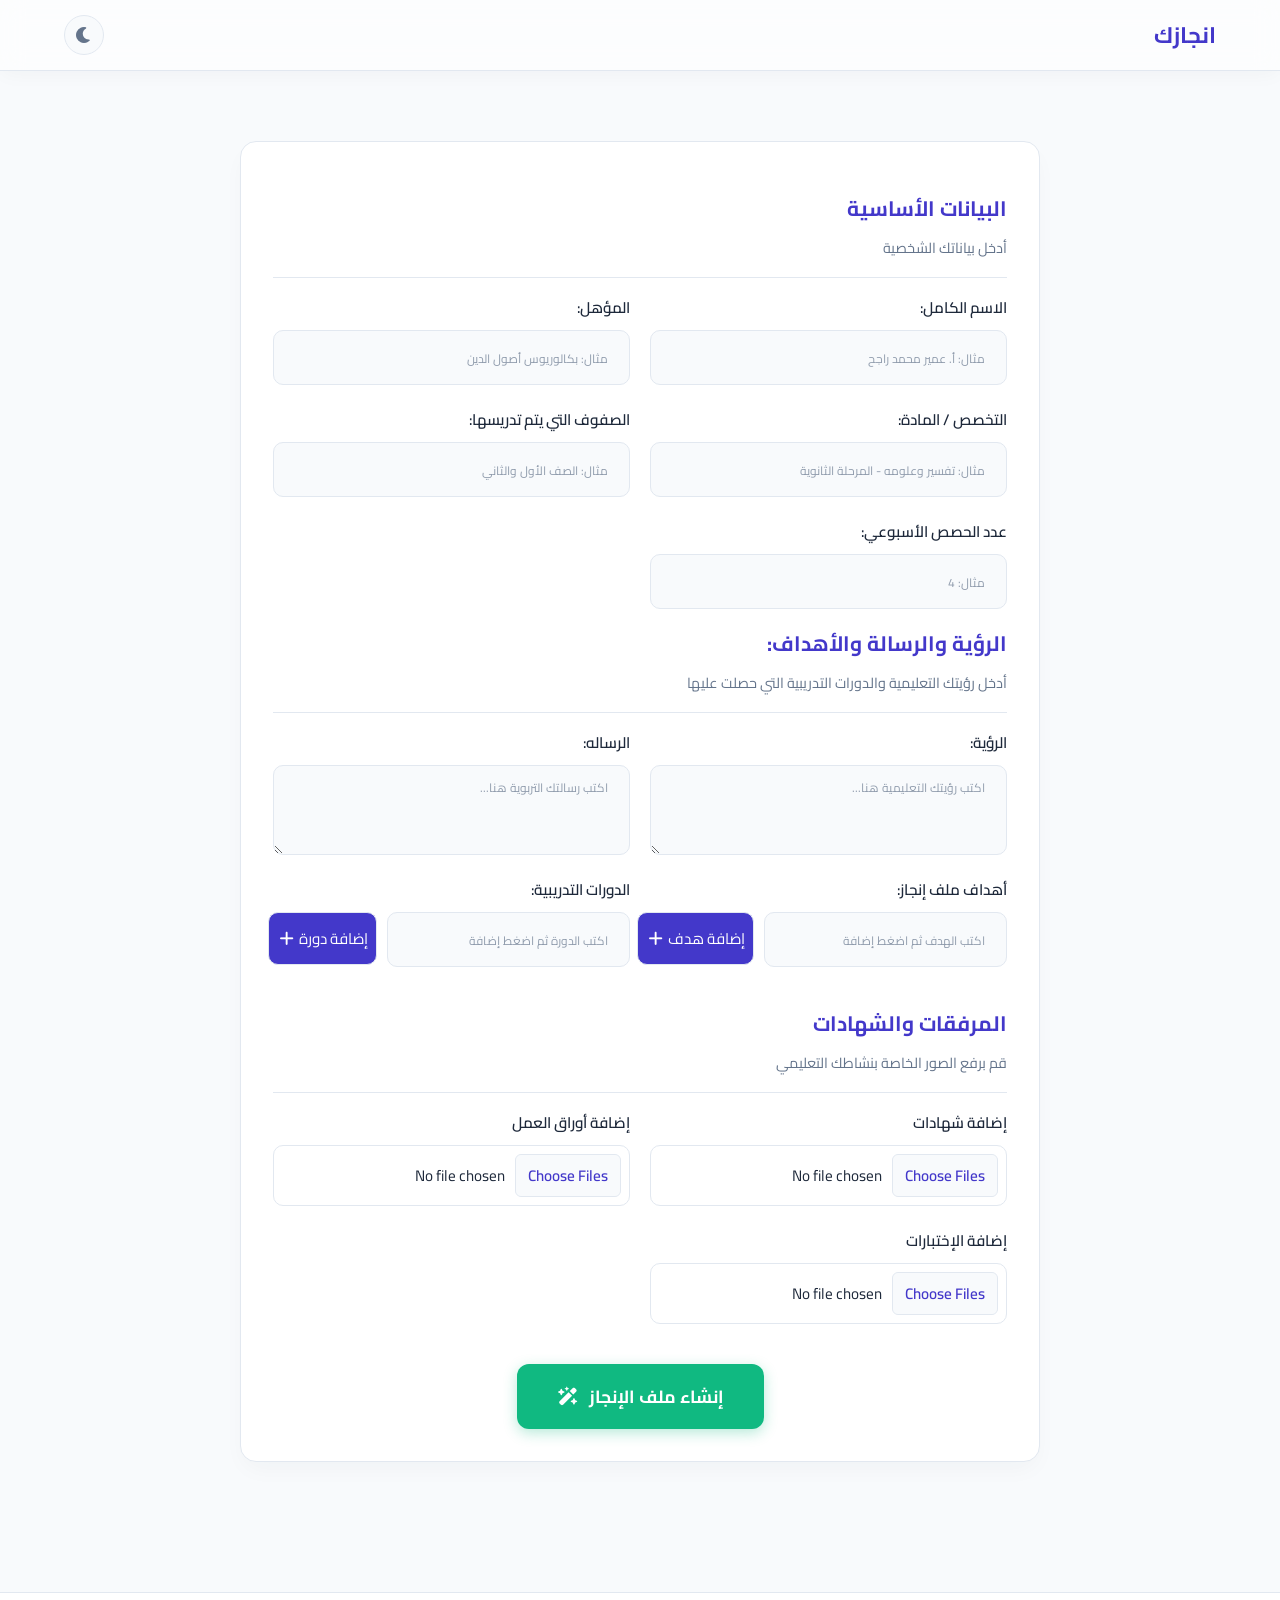
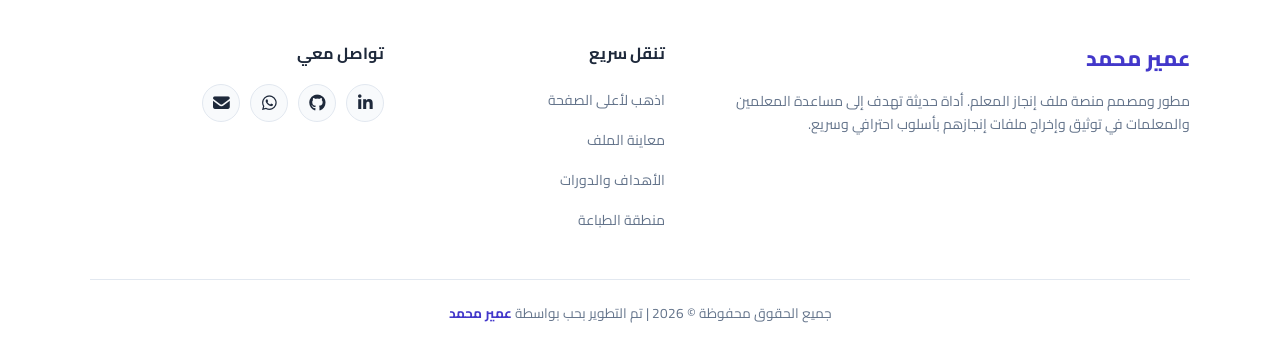
==== index.html @ c6fba7fa "Add files via upload" ====
<!DOCTYPE html>
<html lang="en">

<head>
    <meta charset="UTF-8">
    <meta name="viewport" content="width=device-width, initial-scale=1.0">
    <title>ملف انجاز</title>
    <link rel="preconnect" href="https://fonts.googleapis.com">
    <link rel="preconnect" href="https://fonts.gstatic.com" crossorigin>

    <link href="https://fonts.googleapis.com/css2?family=Cairo:wght@400;500;600;700;800&display=swap" rel="stylesheet">
    <link rel="stylesheet" href="icons/css/all.min.css">
    <link rel="stylesheet" href="css/style.css">
</head>

<body>
    <nav>
        <div class="container">
            <div class="logo">
                <h2>انجازك</h2>
            </div>
            <div class="theme">
                <i class="fa-solid fa-moon"></i>
            </div>
        </div>
    </nav>

    <section class="form-section" id="top">
        <div class="container">
                    <p class="errMessage"></p>
            <div class="form-header">
                <h3>البيانات الأساسية</h3>
                <p>أدخل بياناتك الشخصية</p>
            </div>

            <div class="form">
                <div class="box">
                    <label for="name">الاسم الكامل:</label>
                    <input type="text" id="name" placeholder="مثال: أ. عمير محمد راجح">
                </div>
                <div class="box">
                    <label for="degreeUniversy">المؤهل:</label>
                    <input type="text" id="degreeUniversy" placeholder="مثال: بكالوريوس أصول الدين">
                </div>
                <div class="box">
                    <label for="jobTitle">التخصص / المادة:</label>
                    <input type="text" id="jobTitle" placeholder="مثال: تفسير وعلومه - المرحلة الثانوية">
                </div>
                <div class="box">
                    <label for="classes">الصفوف التي يتم تدريسها:</label>
                    <input type="text" id="classes" placeholder="مثال: الصف الأول والثاني">
                </div>
                <div class="box">
                    <label for="count">عدد الحصص الأسبوعي:</label>
                    <input type="text" id="countClasses" placeholder="مثال: 4">
                </div>
            </div>
            <div class="form-header">
                <h3>الرؤية والرسالة والأهداف:</h3>
                <p>أدخل رؤيتك التعليمية والدورات التدريبية التي حصلت عليها</p>
            </div>
            <div class="form">
                <div class="box">
                    <label for="sea">الرؤية:</label>
                    <textarea id="sea"placeholder="اكتب رؤيتك التعليمية هنا..."></textarea>
                </div>
                <div class="box">
                    <label for="message">الرساله:</label>
                    <textarea id="message" placeholder="اكتب رسالتك التربوية هنا..."></textarea>
                </div>
                <div class="box ">
                    <label for="goals">أهداف ملف إنجاز:</label>
                    <div class="goalBox">
                        <div>
                            <input type="text" id="goals" placeholder="اكتب الهدف ثم اضغط إضافة">
                        </div>
                        <div>
                            <button class="addGoal">إضافة هدف <i class="fa-solid fa-plus"></i></button>
                        </div>
                    </div>
                    <ul class="dynamic-list" id="goalsList">
                       
                    </ul>
                </div>
                <div class="box ">
                    <label for="courses">الدورات التدريبية:</label>
                    <div class="goalBox">
                        <div>
                            <input type="text" id="courses" placeholder="اكتب الدورة ثم اضغط إضافة">
                        </div>
                        <div>
                            <button class="addCourse">إضافة دورة <i class="fa-solid fa-plus"></i></button>
                        </div>
                    </div>
                    <ul class="dynamic-list" id="coursesList">
                       
                    </ul>
                </div>
            </div>
            <div class="form-header">
                <h3>المرفقات والشهادات</h3>
                <p>قم برفع الصور الخاصة بنشاطك التعليمي</p>
            </div>

            <div class="form">
                <div class="box">
                    <label for="creatives">إضافة شهادات</label>
                    <input type="file" multiple id="creatives">
                </div>
                <div class="box">
                    <label for="worksPaper">إضافة أوراق العمل</label>
                    <input type="file" multiple id="worksPaper" >
                </div>
                <div class="box">
                    <label for="tasks">إضافة الإختبارات</label>
                    <input type="file" multiple id="tasks" >
                </div>
            </div>
            <p class="errFiles"></p>
            <div class="form-actions">
                <button class="submit-btn" id="generateBtn">
                     إنشاء ملف الإنجاز <i class="fa-solid fa-wand-magic-sparkles"></i>
                </button>
            </div>
        </div>
    </section>

    <section class="portfolio" id="portfolioSection">
    <div class="container">
        
        <div class="portfolio-controls">
            <div class="controls-title">
                <i class="fa-solid fa-file-pdf"></i>
                <span>معاينة ملف الإنجاز النهائي</span>
            </div>
            <div class="controls-buttons">
                <!-- <button class="btn-action btn-secondary">
                    <i class="fa-solid fa-pen-to-square"></i> تعديل البيانات
                </button> -->
                <button class="btn-action btn-primary" onclick="window.print()">
                    <i class="fa-solid fa-print"></i> طباعة / حفظ كـ PDF
                </button>
            </div>
        </div>

        <div class="portfolio-paper" id="printableArea">
            
            <div class="paper-header">
                <div class="paper-title">
                    <h1>ملف إنجاز المعلم</h1>
                    <p>للعام الدراسي 2025 - 2026 م</p>
                </div>
                <div class="paper-badge">
                    <span>موثق رسمياً</span>
                </div>
            </div>

            <div class="paper-grid">
                <div class="info-card">
                    <span class="label">الاسم:</span>
                    <strong class="value" id="previewName"></strong>
                </div>
                <div class="info-card">
                    <span class="label">التخصص / المادة:</span>
                    <strong class="value" id="previewJobTitle">   </strong>
                </div>
                <div class="info-card">
                    <span class="label">المؤهل العلمي:</span>
                    <strong class="value" id="previewDegree">   </strong>
                </div>
                <div class="info-card">
                    <span class="label">الصفوف المدرسية:</span>
                    <strong class="value" id="previewClasses"></strong>
                </div>
                <div class="info-card">
                    <span class="label">عدد الحصص:</span>
                    <strong class="value" id="previewCount">  </strong>
                </div>
                <div class="info-card">
                    <span class="label">حالة الملف:</span>
                    <strong class="value status-badge"><i class="fa-solid fa-check-circle"></i> مكتمل</strong>
                </div>
            </div>

<div class="paper-section">
    <h3 class="section-heading"><i class="fa-solid fa-eye"></i> الرؤية والرسالة التربوية</h3>
    <div class="paper-box">
        <p><strong>الرؤية:</strong> <span id="previewVision"></span></p>
    </div>
    <div class="paper-box">
        <p><strong>الرسالة:</strong> <span id="previewMessage"></span></p>
    </div>
</div>

<div class="paper-section">
    <h3 class="section-heading"><i class="fa-solid fa-bullseye"></i> أهداف ملف الإنجاز</h3>
    <ul class="paper-list" id="previewGoalsList">
       
    </ul>
</div>

<div class="paper-section">
    <h3 class="section-heading"><i class="fa-solid fa-graduation-cap"></i> الدورات التدريبية والورش</h3>
    <ul class="paper-list" id="previewCoursesList">
        
    </ul>
</div>



<div class="paper-section" id="creativesSec">
    <h3 class="section-heading"><i class="fa-solid fa-award"></i> شهادات الشكر والتقدير</h3>
    <div class="images-gallery">
        
        <div class="img-card">
            <div class="img-wrapper previewCreativs">
                
            </div>
        </div>

    </div>
</div>

<div class="paper-section" id="worksSec">
    <h3 class="section-heading"><i class="fa-solid fa-file-image"></i> أوراق العمل والأنشطة</h3>
    <div class="images-gallery">
        
        <div class="img-card">
            <div class="img-wrapper previewActivety">
            </div>
        </div>

    </div>
</div>

<div class="paper-section" id="tasksSec">
    <h3 class="section-heading"><i class="fa-solid fa-clipboard-check"></i> نماذج الاختبارات</h3>
    <div class="images-gallery">
        
        <div class="img-card">
            <div class="img-wrapper previewTasks">
            </div>
        </div>

    </div>
</div>


            <div class="paper-footer">
                <span>تم إنشاء هذا الملف بواسطة منصة إنجازك التعليمية</span>
                <span>تاريخ الطباعة: <span id="currentDate"></span></span>
            </div>

        </div>
    </div>
</section>

<footer class="main-footer">
    <div class="footer-container">
        
        <div class="footer-col brand-col">
            <h3 class="footer-logo">عمير محمد</h3>
            <p class="footer-desc">
                مطور ومصمم منصة ملف إنجاز المعلم. أداة حديثة تهدف إلى مساعدة المعلمين والمعلمات في توثيق وإخراج ملفات إنجازهم بأسلوب احترافي وسريع.
            </p>
        </div>

        <div class="footer-col links-col">
            <h4 class="footer-title">تنقل سريع</h4>
            <ul class="footer-links">
                <li><a href="#top">اذهب لأعلى الصفحة</a></li>
                <li><a href="#portfolioSection">معاينة الملف</a></li>
                <li><a href="#goalsList">الأهداف والدورات</a></li>
                <li><a href="#printableArea">منطقة الطباعة</a></li>
            </ul>
        </div>

        <div class="footer-col social-col">
            <h4 class="footer-title">تواصل معي</h4>
            <div class="social-links">
                <a href="https://www.linkedin.com/in/omair-mohammed66/" target="_blank" class="social-icon" title="LinkedIn">
                    <i class="fa-brands fa-linkedin-in"></i>
                </a>
                <a href="https://github.com/omair-660" target="_blank" class="social-icon" title="GitHub">
                    <i class="fa-brands fa-github"></i>
                </a>
                <a href="https://wa.me/201204533680" target="_blank" class="social-icon" title="WhatsApp">
                    <i class="fa-brands fa-whatsapp"></i>
                </a>
                <a href="mailto:omairshop6@gmail.com" class="social-icon" title="البريد الإلكتروني">
                    <i class="fa-solid fa-envelope"></i>
                </a>
            </div>
        </div>

    </div>

    <div class="footer-bottom">
        <p>جميع الحقوق محفوظة © 2026 | تم التطوير بحب بواسطة <strong>عمير محمد</strong></p>
    </div>
</footer>

    <script src="js/main.js"></script>
</body>

</html>
---- css/style.css ----
*{
    margin: 0;
    padding: 0;
    box-sizing: border-box;
    font-family: "Cairo", sans-serif;
}
html{
    scroll-behavior: smooth;
}
:root {
    --primary: #4338CA;       
    --primary-light: #6366F1; 
    --secondary: #10B981;     
    --nav: rgba(255, 255, 255, 0.6);       
    --err: #fff5f4;

    --bg: #F8FAFC;            
    --surface: #FFFFFF;       

    --text: #1E293B;          
    --text-light: #64748B;    
    --border: #E2E8F0;       
}
.dark{
    --primary: #818CF8;       
    --primary-light: #A5B4FC;  
    --secondary: #34D399;     
    --nav: rgba(0, 0, 0, 0.6);       
    --err: #c6ada9;

    --bg: #0F172A;            
    --surface: #1E293B;      

    --text: #F8FAFC;           
    --text-light: #94A3B8;     
    --border: #334155;        
}
body {
    direction: rtl;
    background-color: var(--bg);
}
.container {
    width: 90%;
    max-width: 1200px;
    margin: auto;
}
section , footer{
    padding: 70px 0;
}
nav {
    padding: 14px 0;
    position: sticky;
    top: 0;
    z-index: 100;
    background-color: var(--nav);
    backdrop-filter: blur(12px);
    -webkit-backdrop-filter: blur(12px);
    border-bottom: 1px solid var(--border);
    box-shadow: 0 4px 20px -2px rgba(30, 41, 59, 0.04);
    transition: background-color 0.3s ease;
}

nav .container {
    display: flex;
    justify-content: space-between;
    align-items: center;
}

nav .logo h2 {
    color: var(--primary);
    font-size: 1.4rem;
    font-weight: 700;
    text-transform: uppercase;
}

nav .theme {
    width: 40px;
    height: 40px;
    border-radius: 50%;
    background-color: var(--bg);
    border: 1px solid var(--border);
    color: var(--text-light);

    display: flex;
    align-items: center;
    justify-content: center;
    cursor: pointer;
    transition: all 0.2s ease;
}

nav .theme:hover {
    color: var(--primary);
    border-color: var(--primary-light);
    transform: scale(1.05);
}
nav .theme:active{
    transform: scale(0.9);
}


.form-section .container {
    background-color: var(--surface);
    border: 1px solid var(--border);
    border-radius: 16px;
    padding: 32px;
    box-shadow: 0 10px 25px -5px rgba(30, 41, 59, 0.04); 
    max-width: 800px;
    margin: 0 auto;
    position: relative;
}

.form-header {
    margin-bottom: 24px;
    border-bottom: 1px solid var(--border);
    padding-bottom: 16px;
    margin: 15px 0;
}

.form-header h3 {
    color: var(--primary);
    font-size: 1.3rem;
    margin-bottom: 6px;
}

.form-header p {
    color: var(--text-light);
    font-size: 0.9rem;
}

.form-section .container .form {
    display: grid;
    grid-template-columns: repeat(auto-fit, minmax(260px, 1fr)); 
    gap: 20px;
}

.box {
    display: flex;
    flex-direction: column;
    gap: 8px;
}

.box label {
    color: var(--text);
    font-size: 0.95rem;
    font-weight: 600;
}

.box input , .box textarea, .goalBox button {
    background-color: var(--bg);
    border: 1.5px solid var(--border);
    color: var(--text);
    padding: 12px 16px;
    border-radius: 10px;
    font-size: 0.95rem;
    outline: none;
    transition: all 0.25s ease;
}

.box textarea {
    min-height: 90px;
    resize: vertical;
    font-family: inherit;
    line-height: 1.6;
}

.box input::placeholder,
 .box textarea::placeholder {
    color: var(--text-light);
    opacity: 0.7;
    font-family: 'cairo';
    font-size: 12px;
    padding-right: 5px;
}

.box input:focus,
 .box textarea:focus {
    background-color: var(--surface);
    border-color: var(--primary-light);
    box-shadow: 0 0 0 4px rgba(99, 102, 241, 0.12); 
}

p.errMessage {
    padding: 10px;
    width: 100%;
    margin: auto;
    text-align: center;
    background: var(--err);
    border-radius: 8px;
    color: #F44336;
    font-size: 17px;
    font-weight: 600;
    animation: shake 0.2s ease-in-out;
    display: none;
    position: sticky;
    top: 100px;
    z-index: 2;
}
@keyframes shake {
    0%, 100% { transform: translateX(0); }
    25% { transform: translateX(-4px); }
    75% { transform: translateX(4px); }
}
.goalBox {
    display: flex;
    gap: 10px;
    width: 100%;
}

.goalBox input {
    flex: 1; 
}
.goalBox button{
    background-color: var(--primary);
    padding: 11px 8px;
    text-wrap: nowrap;
    color: var(--surface);
    cursor: pointer;
}
.goalBox button:hover{
    background: var(--primary-light);
}
 .goalBox button:focus {
    box-shadow: 0 0 0 4px rgba(99, 102, 241, 0.12); 
}
.box input[type="file"] {
    padding: 8px;
    background-color: var(--surface);
    cursor: pointer;
}

.box input[type="file"]::file-selector-button {
    background-color: var(--bg);
    color: var(--primary);
    border: 1px solid var(--border);
    padding: 6px 12px;
    border-radius: 6px;
    margin-left: 10px;
    font-family: inherit;
    font-weight: 600;
    cursor: pointer;
    transition: all 0.2s ease;
}

.box input[type="file"]::file-selector-button:hover {
    background-color: var(--primary);
    color: var(--surface);
}
.form-actions {
    margin-top: 40px;
    text-align: center;
}

.submit-btn {
    background-color: var(--secondary); /* الأخضر الزمردي المميز للإنجاز */
    color: var(--surface);
    border: none;
    padding: 16px 40px;
    font-size: 1.1rem;
    font-weight: 700;
    border-radius: 12px;
    cursor: pointer;
    display: inline-flex;
    align-items: center;
    gap: 10px;
    box-shadow: 0 4px 14px rgba(16, 185, 129, 0.3);
    transition: all 0.25s ease;
}

.submit-btn:hover {
    transform: translateY(-2px);
    box-shadow: 0 6px 20px rgba(16, 185, 129, 0.4);
    filter: brightness(1.1);
}

.submit-btn:active {
    transform: translateY(0);
}
/* ===================================================
   قسم المعاينة ورؤية ورقة الإنجاز (Portfolio View)
=================================================== */
.portfolio {
    background-color: var(--bg);
    padding: 40px 0 80px 0;
}

/* شريط أزرار التحكم العلوي */
.portfolio-controls {
    background-color: var(--surface);
    border: 1px solid var(--border);
    border-radius: 12px;
    padding: 16px 24px;
    margin: 0 auto 24px;
    display: flex;
    justify-content: space-between;
    align-items: center;
    box-shadow: 0 4px 12px rgba(0,0,0,0.03);
    max-width: 800px;
}

.controls-title {
    display: flex;
    align-items: center;
    gap: 10px;
    color: var(--primary);
    font-size: 1.1rem;
    font-weight: 700;
}

.controls-buttons {
    display: flex;
    gap: 12px;
}

.btn-action {
    padding: 10px 20px;
    border-radius: 8px;
    font-weight: 600;
    cursor: pointer;
    border: none;
    display: inline-flex;
    align-items: center;
    gap: 8px;
    transition: all 0.2s ease;
    font-family: inherit;
}

.btn-action.btn-primary {
    background-color: var(--primary);
    color: var(--surface);
}

.btn-action.btn-primary:hover {
    background-color: var(--primary-light);
}

.btn-action.btn-secondary {
    background-color: var(--bg);
    color: var(--text);
    border: 1px solid var(--border);
}

.btn-action.btn-secondary:hover {
    border-color: var(--primary-light);
    color: var(--primary);
}

.portfolio-paper {
    background-color: var(--surface);
    border: 1px solid var(--border);
    border-radius: 12px;
    padding: 40px;
    box-shadow: 0 15px 35px rgba(30, 41, 59, 0.08); 
    max-width: 800px;
    margin: 0 auto;
    position: relative;
}

.paper-header {
    background: linear-gradient(135deg, var(--primary) 0%, #312E81 100%);
    color: #FFFFFF;
    border-radius: 12px;
    padding: 28px;
    display: flex;
    justify-content: space-between;
    align-items: center;
    margin-bottom: 28px;
}

.paper-title h1 {
    font-size: 1.8rem;
    font-weight: 800;
    margin-bottom: 4px;
}

.paper-title p {
    font-size: 0.95rem;
    opacity: 0.9;
}

.paper-badge span {
    background-color: rgba(255, 255, 255, 0.2);
    backdrop-filter: blur(5px);
    padding: 6px 16px;
    border-radius: 20px;
    font-size: 0.85rem;
    font-weight: 600;
    border: 1px solid rgba(255, 255, 255, 0.3);
}

.paper-grid {
    display: grid;
    grid-template-columns: repeat(auto-fit, minmax(240px, 1fr));
    gap: 16px;
    margin-bottom: 28px;
}

.info-card {
    background-color: var(--bg);
    border: 1px solid var(--border);
    padding: 12px 16px;
    border-radius: 10px;
    display: flex;
    flex-direction: column;
    gap: 4px;
}

.info-card .label {
    font-size: 0.8rem;
    color: var(--text-light);
}

.info-card .value {
    font-size: 0.95rem;
    color: var(--text);
}

.status-badge {
    color: var(--secondary) !important;
}

.paper-section {
    margin-bottom: 28px;
}

.section-heading {
    color: var(--primary);
    font-size: 1.15rem;
    font-weight: 700;
    border-bottom: 2px solid var(--border);
    padding-bottom: 8px;
    margin-bottom: 16px;
    display: flex;
    align-items: center;
    gap: 10px;
}

.paper-box {
    background-color: var(--bg);
    border-right: 4px solid var(--primary);
    border-top: 1px solid var(--border);
    border-bottom: 1px solid var(--border);
    border-left: 1px solid var(--border);
    padding: 14px 18px;
    border-radius: 0 8px 8px 0;
    margin-bottom: 12px;
    font-size: 0.95rem;
    line-height: 1.6;
    word-wrap: break-word;
    color: var(--text);
}
.paper-box strong{
    color: var(--text-light);
}
.paper-two-cols {
    display: grid;
    grid-template-columns: repeat(auto-fit, minmax(280px, 1fr));
    gap: 20px;
}

.col-box {
    background-color: var(--bg);
    border: 1px solid var(--border);
    padding: 18px;
    border-radius: 10px;
}

.col-box h4 {
    color: var(--primary);
    margin-bottom: 12px;
    font-size: 1rem;
}

.paper-list {
    list-style: none;
    padding: 0;
}

.paper-list li {
    position: relative;
    padding-right: 22px;
    margin-bottom: 8px;
    font-size: 0.9rem;
    color: var(--text);
}

.paper-list li::before {
    content: "✓";
    position: absolute;
    right: 0;
    color: var(--secondary);
    font-weight: bold;
}



.badge-success {
    background-color: #D1FAE5;
    color: #065F46;
    padding: 4px 10px;
    border-radius: 12px;
    font-size: 0.8rem;
    font-weight: 600;
}

.paper-footer {
    margin-top: 35px;
    padding-top: 16px;
    border-top: 1px dashed var(--border);
    display: flex;
    justify-content: space-between;
    font-size: 0.8rem;
    color: var(--text-light);
}
.errFiles{
    text-align: center;
    color: #b91010;
    font-weight: 600;
    font-size: 17px;
    margin-top: 20px;
}
.img-wrapper{
    display: grid;
    grid-template-columns: repeat(3,1fr);
    gap: 10px;
}
.img-wrapper img{
    width: 100%;
    border-radius: 8px;
}
.dynamic-list {
    list-style: none;
    padding: 0;
    margin: 14px 0 0 0;
    display: flex;
    flex-direction: column;
    gap: 8px;
}

.dynamic-list li {
    transition: 0.5s;
    display: flex;
    align-items: center;
    justify-content: space-between;
    background-color: #f1f5f9;
    border: 1px solid #e2e8f0;
    padding: 10px 14px;
    border-radius: 8px;
    font-size: 0.88rem;
    color: #334155;
    animation: fadeIn 0.3s ease;
}
.dynamic-list li:hover{
    transform: scale(1.03);
}
.dynamic-list li span i{
    margin-left: 3px;
}
.dynamic-list li .delete-btn {
    background: transparent;
    border: none;
    color: #ef4444;
    cursor: pointer;
    padding: 4px;
    border-radius: 4px;
    transition: background-color 0.5s;
}

.dynamic-list li .delete-btn:hover {
    background-color: #fee2e2;
}


@keyframes fadeIn {
    from { opacity: 0; transform: translateY(-5px); }
    to { opacity: 1; transform: translateY(0); }
}


@media (max-width: 480px) {
    .goalBox {
        flex-direction: column;
        align-items: stretch;
    }

    .addCourse, 
    .addGoal {
        justify-content: center;
        width: 100%;
    }
}


.main-footer {
    background-color: var(--surface);
    border-top: 1px solid var(--border);
    color: var(--text);
    padding: 45px 20px 20px 20px;
    margin-top: 60px;
    transition: background-color 0.3s ease, color 0.3s ease;
}

.footer-container {
    max-width: 1100px;
    margin: 0 auto;
    display: grid;
    grid-template-columns: 2fr 1fr 1.2fr;
    gap: 35px;
}

.footer-col h3.footer-logo {
    font-size: 1.35rem;
    font-weight: 800;
    color: var(--primary);
    margin-bottom: 12px;
}

.footer-col h4.footer-title {
    font-size: 1rem;
    font-weight: 700;
    color: var(--text);
    margin-bottom: 16px;
    position: relative;
}

.footer-desc {
    color: var(--text-light);
    font-size: 0.88rem;
    line-height: 1.6;
    margin: 0;
}

.footer-links {
    list-style: none;
    padding: 0;
    margin: 0;
}

.footer-links li {
    margin-bottom: 10px;
}

.footer-links a {
    color: var(--text-light);
    text-decoration: none;
    font-size: 0.88rem;
    transition: color 0.2s ease, transform 0.2s ease;
    display: inline-block;
}

.footer-links a:hover {
    color: var(--primary);
    transform: translateX(-4px); 
}

.social-links {
    display: flex;
    gap: 10px;
    flex-wrap: wrap;
}

.social-icon {
    width: 38px;
    height: 38px;
    border-radius: 50%;
    background-color: var(--bg);
    border: 1px solid var(--border);
    color: var(--text);
    display: flex;
    align-items: center;
    justify-content: center;
    text-decoration: none;
    font-size: 1.05rem;
    transition: all 0.25s ease;
}

.social-icon:hover {
    background-color: var(--primary);
    color: #ffffff;
    border-color: var(--primary);
    transform: translateY(-3px);
    box-shadow: 0 4px 12px rgba(67, 56, 202, 0.25);
}

.footer-bottom {
    max-width: 1100px;
    margin: 35px auto 0 auto;
    padding-top: 20px;
    border-top: 1px solid var(--border);
    text-align: center;
    font-size: 0.85rem;
    color: var(--text-light);
}

.footer-bottom strong {
    color: var(--primary);
}



@media (max-width: 768px) {
    .footer-container {
        grid-template-columns: 1fr;
        gap: 25px;
    }
}

@media print {
    .main-footer {
        display: none !important;
    }
}

@media print {
  
    nav, 
    .form-section, 
    .portfolio-controls, 
    footer, 
    .theme {
        display: none !important;
    }

    body, .portfolio {
        background: #FFFFFF !important;
        padding: 0 !important;
        margin: 0 !important;
    }

    .container {
        width: 100% !important;
        max-width: 100% !important;
        padding: 0 !important;
        margin: 0 !important;
    }

    .portfolio-paper {
        border: none !important;
        box-shadow: none !important;
        padding: 0 !important;
        width: 100% !important;
    }

    * {
        -webkit-print-color-adjust: exact !important;
        print-color-adjust: exact !important;
    }

    @page {
        size: A4;
        margin: 12mm 15mm;
    }
    body, body.dark-mode {
        --bg: #ffffff !important;
        --surface: #ffffff !important;
        --text: #000000 !important;
        --text-light: #475569 !important;
        --border: #cbd5e1 !important;
    }
}
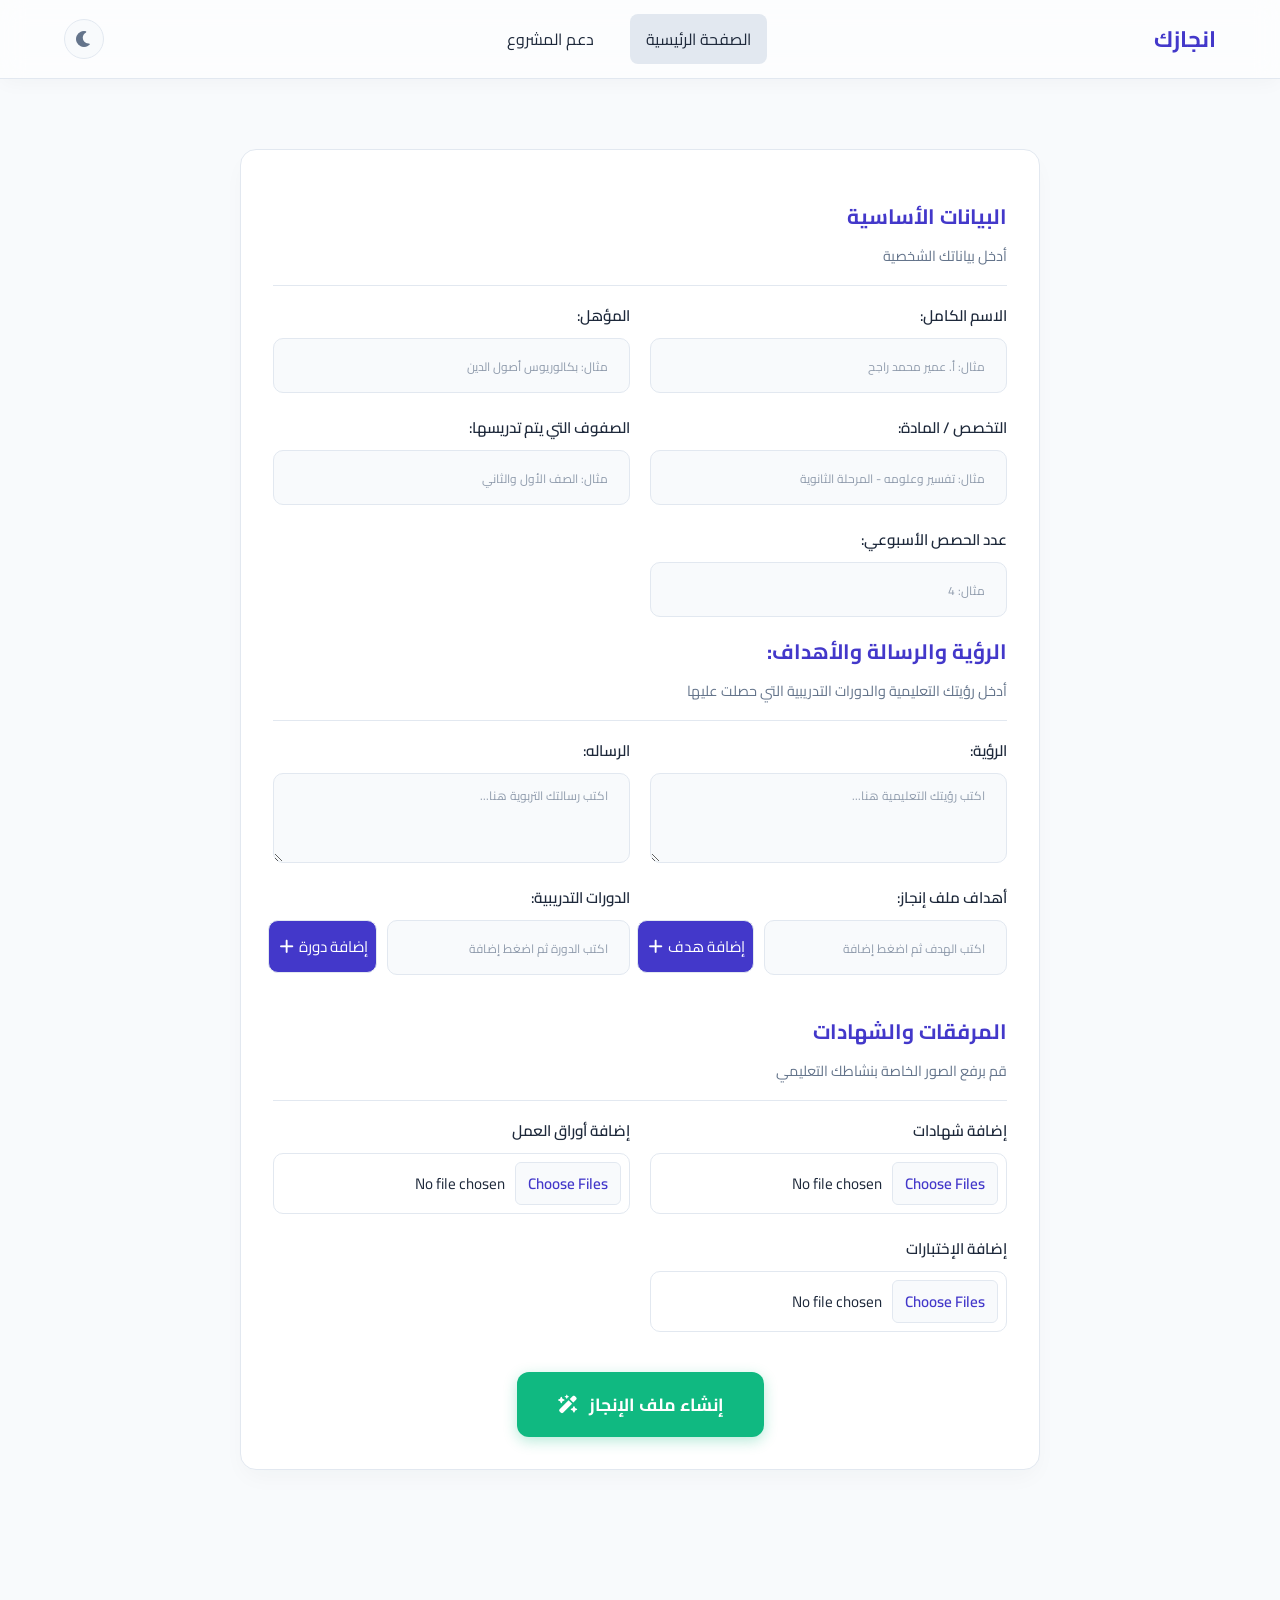
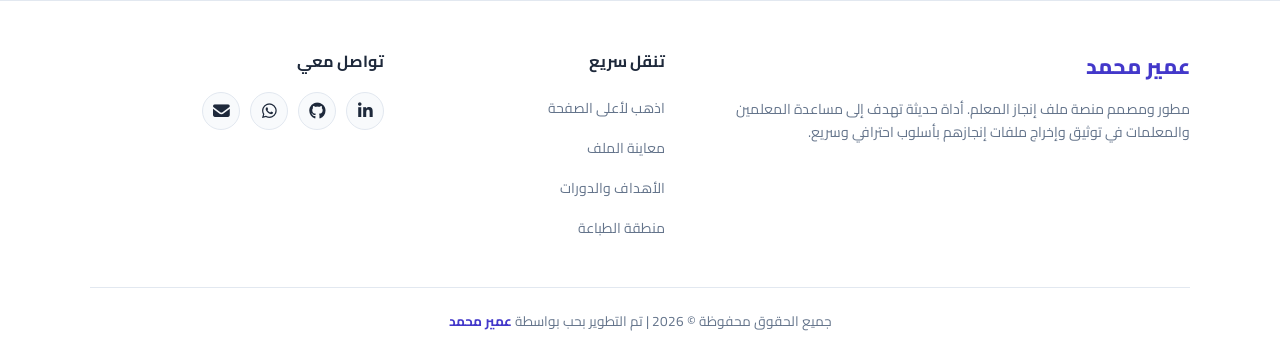
==== commit fca1cfea: "Add files via upload" ====
--- a/index.html
+++ b/index.html
@@ -5,6 +5,7 @@
     <meta charset="UTF-8">
     <meta name="viewport" content="width=device-width, initial-scale=1.0">
     <title>ملف انجاز</title>
+    <link rel="shortcut icon" href="fav.png" type="image/x-icon">
     <link rel="preconnect" href="https://fonts.googleapis.com">
     <link rel="preconnect" href="https://fonts.gstatic.com" crossorigin>
 
@@ -19,9 +20,18 @@
             <div class="logo">
                 <h2>انجازك</h2>
             </div>
+            <ul>
+                <li><a class="active" href="index.html">الصفحة الرئيسية</a></li>
+                <li><a href="support.html">دعم المشروع</a></li>
+            </ul>
+             <div class="icons">
+                <div class="bars">
+                <i class="fa-solid fa-bars"></i>
+            </div>
             <div class="theme">
                 <i class="fa-solid fa-moon"></i>
             </div>
+             </div>
         </div>
     </nav>
 
@@ -300,6 +310,7 @@
     </div>
 </footer>
 
+    <script src="js/common.js"></script>
     <script src="js/main.js"></script>
 </body>
 
--- a/css/style.css
+++ b/css/style.css
@@ -1,759 +1,1011 @@
-*{
-    margin: 0;
-    padding: 0;
-    box-sizing: border-box;
-    font-family: "Cairo", sans-serif;
-}
-html{
-    scroll-behavior: smooth;
+* {
+  margin: 0;
+  padding: 0;
+  box-sizing: border-box;
+  font-family: "Cairo", sans-serif;
+}
+html {
+  scroll-behavior: smooth;
 }
 :root {
-    --primary: #4338CA;       
-    --primary-light: #6366F1; 
-    --secondary: #10B981;     
-    --nav: rgba(255, 255, 255, 0.6);       
-    --err: #fff5f4;
-
-    --bg: #F8FAFC;            
-    --surface: #FFFFFF;       
-
-    --text: #1E293B;          
-    --text-light: #64748B;    
-    --border: #E2E8F0;       
-}
-.dark{
-    --primary: #818CF8;       
-    --primary-light: #A5B4FC;  
-    --secondary: #34D399;     
-    --nav: rgba(0, 0, 0, 0.6);       
-    --err: #c6ada9;
-
-    --bg: #0F172A;            
-    --surface: #1E293B;      
-
-    --text: #F8FAFC;           
-    --text-light: #94A3B8;     
-    --border: #334155;        
+  --primary: #4338ca;
+  --primary-light: #6366f1;
+  --secondary: #10b981;
+  --nav: rgba(255, 255, 255, 0.6);
+  --err: #fff5f4;
+
+  --bg: #f8fafc;
+  --surface: #ffffff;
+
+  --text: #1e293b;
+  --text-light: #64748b;
+  --border: #e2e8f0;
+}
+.dark {
+  --primary: #818cf8;
+  --primary-light: #a5b4fc;
+  --secondary: #34d399;
+  --nav: rgba(0, 0, 0, 0.6);
+  --err: #c6ada9;
+
+  --bg: #0f172a;
+  --surface: #1e293b;
+
+  --text: #f8fafc;
+  --text-light: #94a3b8;
+  --border: #334155;
 }
 body {
-    direction: rtl;
-    background-color: var(--bg);
+  direction: rtl;
+  background-color: var(--bg);
 }
 .container {
-    width: 90%;
-    max-width: 1200px;
-    margin: auto;
-}
-section , footer{
-    padding: 70px 0;
+  width: 90%;
+  max-width: 1200px;
+  margin: auto;
+}
+section,
+footer {
+  padding: 70px 0;
 }
 nav {
-    padding: 14px 0;
-    position: sticky;
-    top: 0;
-    z-index: 100;
-    background-color: var(--nav);
-    backdrop-filter: blur(12px);
-    -webkit-backdrop-filter: blur(12px);
-    border-bottom: 1px solid var(--border);
-    box-shadow: 0 4px 20px -2px rgba(30, 41, 59, 0.04);
-    transition: background-color 0.3s ease;
+  padding: 14px 0;
+  position: sticky;
+  top: 0;
+  z-index: 100;
+  background-color: var(--nav);
+  backdrop-filter: blur(12px);
+  -webkit-backdrop-filter: blur(12px);
+  border-bottom: 1px solid var(--border);
+  box-shadow: 0 4px 20px -2px rgba(30, 41, 59, 0.04);
+  transition: background-color 0.3s ease;
 }
 
 nav .container {
-    display: flex;
-    justify-content: space-between;
-    align-items: center;
+  display: flex;
+  justify-content: space-between;
+  align-items: center;
 }
 
 nav .logo h2 {
-    color: var(--primary);
-    font-size: 1.4rem;
-    font-weight: 700;
-    text-transform: uppercase;
-}
-
-nav .theme {
-    width: 40px;
-    height: 40px;
-    border-radius: 50%;
-    background-color: var(--bg);
-    border: 1px solid var(--border);
-    color: var(--text-light);
-
-    display: flex;
-    align-items: center;
+  color: var(--primary);
+  font-size: 1.4rem;
+  font-weight: 700;
+  text-transform: uppercase;
+}
+nav ul {
+  display: flex;
+  align-items: center;
+  gap: 20px;
+  list-style: none;
+}
+nav ul li {
+  transition: 0.5s;
+}
+nav ul li a.active {
+  background: var(--border);
+}
+nav ul li a.active:hover {
+  color: var(--border);
+  background: var(--text);
+  border-radius: 8px;
+}
+nav ul li a {
+  border-radius: 8px;
+  display: block;
+  padding: 10px 16px;
+  text-decoration: none;
+  color: var(--text);
+  transition: 0.5s;
+}
+nav ul li:hover a {
+  background: var(--border);
+}
+
+nav .theme,
+nav .bars {
+  width: 40px;
+  height: 40px;
+  border-radius: 50%;
+  background-color: var(--bg);
+  border: 1px solid var(--border);
+  color: var(--text-light);
+
+  display: flex;
+  align-items: center;
+  justify-content: center;
+  cursor: pointer;
+  transition: all 0.2s ease;
+}
+nav .bars {
+  display: none;
+}
+nav .theme:hover,
+nav .bars:hover {
+  color: var(--primary);
+  border-color: var(--primary-light);
+  transform: scale(1.05);
+}
+nav .theme:active,
+nav .bars:active {
+  transform: scale(0.9);
+}
+
+.form-section .container {
+  background-color: var(--surface);
+  border: 1px solid var(--border);
+  border-radius: 16px;
+  padding: 32px;
+  box-shadow: 0 10px 25px -5px rgba(30, 41, 59, 0.04);
+  max-width: 800px;
+  margin: 0 auto;
+  position: relative;
+}
+
+.form-header {
+  margin-bottom: 24px;
+  border-bottom: 1px solid var(--border);
+  padding-bottom: 16px;
+  margin: 15px 0;
+}
+
+.form-header h3 {
+  color: var(--primary);
+  font-size: 1.3rem;
+  margin-bottom: 6px;
+}
+
+.form-header p {
+  color: var(--text-light);
+  font-size: 0.9rem;
+}
+
+.form-section .container .form {
+  display: grid;
+  grid-template-columns: repeat(auto-fit, minmax(260px, 1fr));
+  gap: 20px;
+}
+
+.box {
+  display: flex;
+  flex-direction: column;
+  gap: 8px;
+}
+
+.box label {
+  color: var(--text);
+  font-size: 0.95rem;
+  font-weight: 600;
+}
+
+.box input,
+.box textarea,
+.goalBox button {
+  background-color: var(--bg);
+  border: 1.5px solid var(--border);
+  color: var(--text);
+  padding: 12px 16px;
+  border-radius: 10px;
+  font-size: 0.95rem;
+  outline: none;
+  transition: all 0.25s ease;
+}
+
+.box textarea {
+  min-height: 90px;
+  resize: vertical;
+  font-family: inherit;
+  line-height: 1.6;
+}
+
+.box input::placeholder,
+.box textarea::placeholder {
+  color: var(--text-light);
+  opacity: 0.7;
+  font-family: "cairo";
+  font-size: 12px;
+  padding-right: 5px;
+}
+
+.box input:focus,
+.box textarea:focus {
+  background-color: var(--surface);
+  border-color: var(--primary-light);
+  box-shadow: 0 0 0 4px rgba(99, 102, 241, 0.12);
+}
+
+p.errMessage {
+  padding: 10px;
+  width: 100%;
+  margin: auto;
+  text-align: center;
+  background: var(--err);
+  border-radius: 8px;
+  color: #f44336;
+  font-size: 17px;
+  font-weight: 600;
+  animation: shake 0.2s ease-in-out;
+  display: none;
+  position: sticky;
+  top: 100px;
+  z-index: 2;
+}
+@keyframes shake {
+  0%,
+  100% {
+    transform: translateX(0);
+  }
+  25% {
+    transform: translateX(-4px);
+  }
+  75% {
+    transform: translateX(4px);
+  }
+}
+.goalBox {
+  display: flex;
+  gap: 10px;
+  width: 100%;
+}
+
+.goalBox input {
+  flex: 1;
+}
+.goalBox button {
+  background-color: var(--primary);
+  padding: 11px 8px;
+  text-wrap: nowrap;
+  color: var(--surface);
+  cursor: pointer;
+}
+.goalBox button:hover {
+  background: var(--primary-light);
+}
+.goalBox button:focus {
+  box-shadow: 0 0 0 4px rgba(99, 102, 241, 0.12);
+}
+.box input[type="file"] {
+  padding: 8px;
+  background-color: var(--surface);
+  cursor: pointer;
+}
+
+.box input[type="file"]::file-selector-button {
+  background-color: var(--bg);
+  color: var(--primary);
+  border: 1px solid var(--border);
+  padding: 6px 12px;
+  border-radius: 6px;
+  margin-left: 10px;
+  font-family: inherit;
+  font-weight: 600;
+  cursor: pointer;
+  transition: all 0.2s ease;
+}
+
+.box input[type="file"]::file-selector-button:hover {
+  background-color: var(--primary);
+  color: var(--surface);
+}
+.form-actions {
+  margin-top: 40px;
+  text-align: center;
+}
+
+.submit-btn {
+  background-color: var(--secondary);
+  color: var(--surface);
+  border: none;
+  padding: 16px 40px;
+  font-size: 1.1rem;
+  font-weight: 700;
+  border-radius: 12px;
+  cursor: pointer;
+  display: inline-flex;
+  align-items: center;
+  gap: 10px;
+  box-shadow: 0 4px 14px rgba(16, 185, 129, 0.3);
+  transition: all 0.25s ease;
+}
+
+.submit-btn:hover {
+  transform: translateY(-2px);
+  box-shadow: 0 6px 20px rgba(16, 185, 129, 0.4);
+  filter: brightness(1.1);
+}
+
+.submit-btn:active {
+  transform: translateY(0);
+}
+
+.portfolio {
+  background-color: var(--bg);
+  padding: 40px 0 80px 0;
+}
+
+.portfolio-controls {
+  background-color: var(--surface);
+  border: 1px solid var(--border);
+  border-radius: 12px;
+  padding: 16px 24px;
+  margin: 0 auto 24px;
+  display: flex;
+  justify-content: space-between;
+  align-items: center;
+  box-shadow: 0 4px 12px rgba(0, 0, 0, 0.03);
+  max-width: 800px;
+}
+
+.controls-title {
+  display: flex;
+  align-items: center;
+  gap: 10px;
+  color: var(--primary);
+  font-size: 1.1rem;
+  font-weight: 700;
+}
+
+.controls-buttons {
+  display: flex;
+  gap: 12px;
+}
+
+.btn-action {
+  padding: 10px 20px;
+  border-radius: 8px;
+  font-weight: 600;
+  cursor: pointer;
+  border: none;
+  display: inline-flex;
+  align-items: center;
+  gap: 8px;
+  transition: all 0.2s ease;
+  font-family: inherit;
+}
+
+.btn-action.btn-primary {
+  background-color: var(--primary);
+  color: var(--surface);
+}
+
+.btn-action.btn-primary:hover {
+  background-color: var(--primary-light);
+}
+
+.btn-action.btn-secondary {
+  background-color: var(--bg);
+  color: var(--text);
+  border: 1px solid var(--border);
+}
+
+.btn-action.btn-secondary:hover {
+  border-color: var(--primary-light);
+  color: var(--primary);
+}
+
+.portfolio-paper {
+  background-color: var(--surface);
+  border: 1px solid var(--border);
+  border-radius: 12px;
+  padding: 40px;
+  box-shadow: 0 15px 35px rgba(30, 41, 59, 0.08);
+  max-width: 800px;
+  margin: 0 auto;
+  position: relative;
+}
+
+.paper-header {
+  background: linear-gradient(135deg, var(--primary) 0%, #312e81 100%);
+  color: #ffffff;
+  border-radius: 12px;
+  padding: 28px;
+  display: flex;
+  justify-content: space-between;
+  align-items: center;
+  margin-bottom: 28px;
+}
+
+.paper-title h1 {
+  font-size: 1.8rem;
+  font-weight: 800;
+  margin-bottom: 4px;
+}
+
+.paper-title p {
+  font-size: 0.95rem;
+  opacity: 0.9;
+}
+
+.paper-badge span {
+  background-color: rgba(255, 255, 255, 0.2);
+  backdrop-filter: blur(5px);
+  padding: 6px 16px;
+  border-radius: 20px;
+  font-size: 0.85rem;
+  font-weight: 600;
+  border: 1px solid rgba(255, 255, 255, 0.3);
+}
+
+.paper-grid {
+  display: grid;
+  grid-template-columns: repeat(auto-fit, minmax(240px, 1fr));
+  gap: 16px;
+  margin-bottom: 28px;
+}
+
+.info-card {
+  background-color: var(--bg);
+  border: 1px solid var(--border);
+  padding: 12px 16px;
+  border-radius: 10px;
+  display: flex;
+  flex-direction: column;
+  gap: 4px;
+}
+
+.info-card .label {
+  font-size: 0.8rem;
+  color: var(--text-light);
+}
+
+.info-card .value {
+  font-size: 0.95rem;
+  color: var(--text);
+}
+
+.status-badge {
+  color: var(--secondary) !important;
+}
+
+.paper-section {
+  margin-bottom: 28px;
+}
+
+.section-heading {
+  color: var(--primary);
+  font-size: 1.15rem;
+  font-weight: 700;
+  border-bottom: 2px solid var(--border);
+  padding-bottom: 8px;
+  margin-bottom: 16px;
+  display: flex;
+  align-items: center;
+  gap: 10px;
+}
+
+.paper-box {
+  background-color: var(--bg);
+  border-right: 4px solid var(--primary);
+  border-top: 1px solid var(--border);
+  border-bottom: 1px solid var(--border);
+  border-left: 1px solid var(--border);
+  padding: 14px 18px;
+  border-radius: 0 8px 8px 0;
+  margin-bottom: 12px;
+  font-size: 0.95rem;
+  line-height: 1.6;
+  word-wrap: break-word;
+  color: var(--text);
+}
+.paper-box strong {
+  color: var(--text-light);
+}
+.paper-two-cols {
+  display: grid;
+  grid-template-columns: repeat(auto-fit, minmax(280px, 1fr));
+  gap: 20px;
+}
+
+.col-box {
+  background-color: var(--bg);
+  border: 1px solid var(--border);
+  padding: 18px;
+  border-radius: 10px;
+}
+
+.col-box h4 {
+  color: var(--primary);
+  margin-bottom: 12px;
+  font-size: 1rem;
+}
+
+.paper-list {
+  list-style: none;
+  padding: 0;
+}
+
+.paper-list li {
+  position: relative;
+  padding-right: 22px;
+  margin-bottom: 8px;
+  font-size: 0.9rem;
+  color: var(--text);
+}
+
+.paper-list li::before {
+  content: "✓";
+  position: absolute;
+  right: 0;
+  color: var(--secondary);
+  font-weight: bold;
+}
+
+.badge-success {
+  background-color: #d1fae5;
+  color: #065f46;
+  padding: 4px 10px;
+  border-radius: 12px;
+  font-size: 0.8rem;
+  font-weight: 600;
+}
+
+.paper-footer {
+  margin-top: 35px;
+  padding-top: 16px;
+  border-top: 1px dashed var(--border);
+  display: flex;
+  justify-content: space-between;
+  font-size: 0.8rem;
+  color: var(--text-light);
+}
+.errFiles {
+  text-align: center;
+  color: #b91010;
+  font-weight: 600;
+  font-size: 17px;
+  margin-top: 20px;
+}
+.img-wrapper {
+  display: grid;
+  grid-template-columns: repeat(3, 1fr);
+  gap: 10px;
+}
+.img-wrapper img {
+  width: 100%;
+  border-radius: 8px;
+}
+.dynamic-list {
+  list-style: none;
+  padding: 0;
+  margin: 14px 0 0 0;
+  display: flex;
+  flex-direction: column;
+  gap: 8px;
+}
+
+.dynamic-list li {
+  transition: 0.5s;
+  display: flex;
+  align-items: center;
+  justify-content: space-between;
+  background-color: #f1f5f9;
+  border: 1px solid #e2e8f0;
+  padding: 10px 14px;
+  border-radius: 8px;
+  font-size: 0.88rem;
+  color: #334155;
+  animation: fadeIn 0.3s ease;
+}
+.dynamic-list li:hover {
+  transform: scale(1.03);
+}
+.dynamic-list li span i {
+  margin-left: 3px;
+}
+.dynamic-list li .delete-btn {
+  background: transparent;
+  border: none;
+  color: #ef4444;
+  cursor: pointer;
+  padding: 4px;
+  border-radius: 4px;
+  transition: background-color 0.5s;
+}
+
+.dynamic-list li .delete-btn:hover {
+  background-color: #fee2e2;
+}
+
+@keyframes fadeIn {
+  from {
+    opacity: 0;
+    transform: translateY(-5px);
+  }
+  to {
+    opacity: 1;
+    transform: translateY(0);
+  }
+}
+
+.main-footer {
+  background-color: var(--surface);
+  border-top: 1px solid var(--border);
+  color: var(--text);
+  padding: 45px 20px 20px 20px;
+  margin-top: 60px;
+  transition:
+    background-color 0.3s ease,
+    color 0.3s ease;
+}
+
+.footer-container {
+  max-width: 1100px;
+  margin: 0 auto;
+  display: grid;
+  grid-template-columns: 2fr 1fr 1.2fr;
+  gap: 35px;
+}
+
+.footer-col h3.footer-logo {
+  font-size: 1.35rem;
+  font-weight: 800;
+  color: var(--primary);
+  margin-bottom: 12px;
+}
+
+.footer-col h4.footer-title {
+  font-size: 1rem;
+  font-weight: 700;
+  color: var(--text);
+  margin-bottom: 16px;
+  position: relative;
+}
+
+.footer-desc {
+  color: var(--text-light);
+  font-size: 0.88rem;
+  line-height: 1.6;
+  margin: 0;
+}
+
+.footer-links {
+  list-style: none;
+  padding: 0;
+  margin: 0;
+}
+
+.footer-links li {
+  margin-bottom: 10px;
+}
+
+.footer-links a {
+  color: var(--text-light);
+  text-decoration: none;
+  font-size: 0.88rem;
+  transition:
+    color 0.2s ease,
+    transform 0.2s ease;
+  display: inline-block;
+}
+
+.footer-links a:hover {
+  color: var(--primary);
+  transform: translateX(-4px);
+}
+
+.social-links {
+  display: flex;
+  gap: 10px;
+  flex-wrap: wrap;
+}
+
+.social-icon {
+  width: 38px;
+  height: 38px;
+  border-radius: 50%;
+  background-color: var(--bg);
+  border: 1px solid var(--border);
+  color: var(--text);
+  display: flex;
+  align-items: center;
+  justify-content: center;
+  text-decoration: none;
+  font-size: 1.05rem;
+  transition: all 0.25s ease;
+}
+
+.social-icon:hover {
+  background-color: var(--primary);
+  color: #ffffff;
+  border-color: var(--primary);
+  transform: translateY(-3px);
+  box-shadow: 0 4px 12px rgba(67, 56, 202, 0.25);
+}
+
+.footer-bottom {
+  max-width: 1100px;
+  margin: 35px auto 0 auto;
+  padding-top: 20px;
+  border-top: 1px solid var(--border);
+  text-align: center;
+  font-size: 0.85rem;
+  color: var(--text-light);
+}
+
+.footer-bottom strong {
+  color: var(--primary);
+}
+
+@media (max-width: 768px) {
+  .footer-container {
+    grid-template-columns: 1fr;
+    gap: 25px;
+  }
+}
+
+@media print {
+  .main-footer {
+    display: none !important;
+  }
+}
+
+@media print {
+  nav,
+  .form-section,
+  .portfolio-controls,
+  footer,
+  .theme {
+    display: none !important;
+  }
+
+  body,
+  .portfolio {
+    background: #ffffff !important;
+    padding: 0 !important;
+    margin: 0 !important;
+  }
+
+  .container {
+    width: 100% !important;
+    max-width: 100% !important;
+    padding: 0 !important;
+    margin: 0 !important;
+  }
+
+  .portfolio-paper {
+    border: none !important;
+    box-shadow: none !important;
+    padding: 0 !important;
+    width: 100% !important;
+  }
+
+  * {
+    -webkit-print-color-adjust: exact !important;
+    print-color-adjust: exact !important;
+  }
+
+  @page {
+    size: A4;
+    margin: 12mm 15mm;
+  }
+  body,
+  body.dark-mode {
+    --bg: #ffffff !important;
+    --surface: #ffffff !important;
+    --text: #000000 !important;
+    --text-light: #475569 !important;
+    --border: #cbd5e1 !important;
+  }
+}
+
+/* ===================================================
+   تنسيق قسم دعم المشروع
+=================================================== */
+.support-section {
+  max-width: 800px;
+  margin: 40px auto;
+  padding: 0 20px;
+}
+
+.support-card {
+  background-color: var(--surface);
+  border: 1px solid var(--border);
+  border-radius: 12px;
+  padding: 28px 20px;
+  text-align: center;
+  box-shadow: 0 2px 10px rgba(0, 0, 0, 0.03);
+  transition:
+    background-color 0.3s ease,
+    border-color 0.3s ease;
+}
+
+.support-card h2 {
+  font-size: 1.25rem;
+  font-weight: 700;
+  color: var(--text);
+  margin-bottom: 8px;
+  display: flex;
+  align-items: center;
+  justify-content: center;
+  gap: 8px;
+}
+
+.support-card h2 i {
+  color: #ef4444; /* لون أحمر رمز القلب */
+}
+
+.support-card p {
+  color: var(--text-light);
+  font-size: 0.9rem;
+  margin-bottom: 20px;
+}
+
+/* أزرار الدعم */
+.support-methods {
+  display: flex;
+  justify-content: center;
+  gap: 12px;
+  flex-wrap: wrap;
+}
+
+.btn-support {
+  display: inline-flex;
+  align-items: center;
+  gap: 8px;
+  padding: 10px 20px;
+  border-radius: 8px;
+  font-size: 0.9rem;
+  font-weight: 600;
+  cursor: pointer;
+  text-decoration: none;
+  transition: all 0.2s ease;
+  border: none;
+}
+
+.paypal-btn {
+  background-color: #0070ba;
+  color: #ffffff;
+}
+
+.paypal-btn:hover {
+  background-color: #005ea6;
+  transform: translateY(-2px);
+  box-shadow: 0 4px 12px rgba(0, 112, 186, 0.25);
+}
+
+.bank-btn {
+  background-color: var(--bg);
+  color: var(--text);
+  border: 1px solid var(--border);
+}
+
+.bank-btn:hover {
+  border-color: var(--primary);
+  color: var(--primary);
+  transform: translateY(-2px);
+}
+
+.bank-info {
+  margin-top: 20px;
+  padding: 16px 20px;
+  background-color: var(--bg);
+  border: 1px solid var(--border);
+  border-radius: 8px;
+  text-align: right;
+  max-width: 420px;
+  margin-left: auto;
+  margin-right: auto;
+  animation: fadeIn 0.3s ease;
+}
+
+.bank-info.hidden {
+  display: none;
+}
+
+.bank-details p {
+  margin: 6px 0;
+  font-size: 0.88rem;
+  color: var(--text);
+  text-align: right;
+}
+
+.copyCon {
+  display: flex;
+  align-items: center;
+  gap: 8px;
+}
+.copyCon .copy {
+  position: relative;
+}
+.copyCon .copy i {
+  color: var(--text);
+  cursor: pointer;
+}
+.copyCon .copy p {
+  position: absolute;
+  top: calc(-50% + -20px);
+  padding: 5px 10px;
+  border-radius: 10px;
+  left: 50%;
+  transform: translateX(-50%);
+  max-height: 0;
+  overflow: hidden;
+  opacity: 0;
+  transition: 0.5s;
+  white-space: nowrap;
+  color: var(--text);
+  background: var(--border);
+  z-index: 2;
+}
+.copyCon .copy p::after {
+  content: "";
+  position: absolute;
+  left: 50%;
+  top: 90%;
+  transform: translateX(-50%);
+  border: 10px solid;
+  border-color: transparent transparent transparent transparent;
+  opacity: 0;
+  max-height: 0;
+  transition: 0.5s;
+  z-index: -1;
+}
+.copyCon .copy:hover p {
+  max-height: 200px;
+  overflow: hidden;
+  top: calc(-100% + -20px);
+  opacity: 1;
+  overflow: visible;
+}
+.copyCon .copy:hover p::after {
+  opacity: 1;
+  border-color: var(--border) transparent transparent transparent;
+}
+
+@media (max-width: 480px) {
+  .goalBox {
+    flex-direction: column;
+    align-items: stretch;
+  }
+
+  .addCourse,
+  .addGoal {
     justify-content: center;
-    cursor: pointer;
-    transition: all 0.2s ease;
-}
-
-nav .theme:hover {
-    color: var(--primary);
-    border-color: var(--primary-light);
-    transform: scale(1.05);
-}
-nav .theme:active{
-    transform: scale(0.9);
-}
-
-
-.form-section .container {
-    background-color: var(--surface);
-    border: 1px solid var(--border);
-    border-radius: 16px;
-    padding: 32px;
-    box-shadow: 0 10px 25px -5px rgba(30, 41, 59, 0.04); 
-    max-width: 800px;
-    margin: 0 auto;
-    position: relative;
-}
-
-.form-header {
-    margin-bottom: 24px;
-    border-bottom: 1px solid var(--border);
-    padding-bottom: 16px;
-    margin: 15px 0;
-}
-
-.form-header h3 {
-    color: var(--primary);
-    font-size: 1.3rem;
-    margin-bottom: 6px;
-}
-
-.form-header p {
-    color: var(--text-light);
-    font-size: 0.9rem;
-}
-
-.form-section .container .form {
-    display: grid;
-    grid-template-columns: repeat(auto-fit, minmax(260px, 1fr)); 
-    gap: 20px;
-}
-
-.box {
-    display: flex;
+    width: 100%;
+  }
+  .box input,
+  .box textarea,
+  .goalBox button {
+    width: 100%;
+  }
+}
+@media (max-width: 500px) {
+  .box input,
+  .box textarea,
+  .goalBox button {
+    width: 100%;
+  }
+  nav ul {
+    position: absolute;
+    top: 100%;
+    background: var(--nav);
+    width: 100%;
     flex-direction: column;
-    gap: 8px;
-}
-
-.box label {
-    color: var(--text);
-    font-size: 0.95rem;
-    font-weight: 600;
-}
-
-.box input , .box textarea, .goalBox button {
-    background-color: var(--bg);
-    border: 1.5px solid var(--border);
-    color: var(--text);
-    padding: 12px 16px;
-    border-radius: 10px;
-    font-size: 0.95rem;
-    outline: none;
-    transition: all 0.25s ease;
-}
-
-.box textarea {
-    min-height: 90px;
-    resize: vertical;
-    font-family: inherit;
-    line-height: 1.6;
-}
-
-.box input::placeholder,
- .box textarea::placeholder {
-    color: var(--text-light);
-    opacity: 0.7;
-    font-family: 'cairo';
-    font-size: 12px;
-    padding-right: 5px;
-}
-
-.box input:focus,
- .box textarea:focus {
-    background-color: var(--surface);
-    border-color: var(--primary-light);
-    box-shadow: 0 0 0 4px rgba(99, 102, 241, 0.12); 
-}
-
-p.errMessage {
-    padding: 10px;
-    width: 100%;
-    margin: auto;
-    text-align: center;
-    background: var(--err);
-    border-radius: 8px;
-    color: #F44336;
-    font-size: 17px;
-    font-weight: 600;
-    animation: shake 0.2s ease-in-out;
-    display: none;
-    position: sticky;
-    top: 100px;
-    z-index: 2;
-}
-@keyframes shake {
-    0%, 100% { transform: translateX(0); }
-    25% { transform: translateX(-4px); }
-    75% { transform: translateX(4px); }
-}
-.goalBox {
-    display: flex;
-    gap: 10px;
-    width: 100%;
-}
-
-.goalBox input {
-    flex: 1; 
-}
-.goalBox button{
-    background-color: var(--primary);
-    padding: 11px 8px;
-    text-wrap: nowrap;
-    color: var(--surface);
-    cursor: pointer;
-}
-.goalBox button:hover{
-    background: var(--primary-light);
-}
- .goalBox button:focus {
-    box-shadow: 0 0 0 4px rgba(99, 102, 241, 0.12); 
-}
-.box input[type="file"] {
-    padding: 8px;
-    background-color: var(--surface);
-    cursor: pointer;
-}
-
-.box input[type="file"]::file-selector-button {
-    background-color: var(--bg);
-    color: var(--primary);
-    border: 1px solid var(--border);
-    padding: 6px 12px;
-    border-radius: 6px;
-    margin-left: 10px;
-    font-family: inherit;
-    font-weight: 600;
-    cursor: pointer;
-    transition: all 0.2s ease;
-}
-
-.box input[type="file"]::file-selector-button:hover {
-    background-color: var(--primary);
-    color: var(--surface);
-}
-.form-actions {
-    margin-top: 40px;
-    text-align: center;
-}
-
-.submit-btn {
-    background-color: var(--secondary); /* الأخضر الزمردي المميز للإنجاز */
-    color: var(--surface);
-    border: none;
-    padding: 16px 40px;
-    font-size: 1.1rem;
-    font-weight: 700;
-    border-radius: 12px;
-    cursor: pointer;
-    display: inline-flex;
-    align-items: center;
-    gap: 10px;
-    box-shadow: 0 4px 14px rgba(16, 185, 129, 0.3);
-    transition: all 0.25s ease;
-}
-
-.submit-btn:hover {
-    transform: translateY(-2px);
-    box-shadow: 0 6px 20px rgba(16, 185, 129, 0.4);
-    filter: brightness(1.1);
-}
-
-.submit-btn:active {
-    transform: translateY(0);
-}
-/* ===================================================
-   قسم المعاينة ورؤية ورقة الإنجاز (Portfolio View)
-=================================================== */
-.portfolio {
-    background-color: var(--bg);
-    padding: 40px 0 80px 0;
-}
-
-/* شريط أزرار التحكم العلوي */
-.portfolio-controls {
-    background-color: var(--surface);
-    border: 1px solid var(--border);
-    border-radius: 12px;
-    padding: 16px 24px;
-    margin: 0 auto 24px;
-    display: flex;
-    justify-content: space-between;
-    align-items: center;
-    box-shadow: 0 4px 12px rgba(0,0,0,0.03);
-    max-width: 800px;
-}
-
-.controls-title {
+    left: 0;
+    padding:  0;
+    max-height: 0;
+    overflow: hidden;
+    transition: 0.5s;
+    opacity: 0;
+  }
+  nav .icons {
     display: flex;
     align-items: center;
     gap: 10px;
-    color: var(--primary);
-    font-size: 1.1rem;
-    font-weight: 700;
-}
-
-.controls-buttons {
+  }
+  nav .bars {
     display: flex;
-    gap: 12px;
-}
-
-.btn-action {
-    padding: 10px 20px;
-    border-radius: 8px;
-    font-weight: 600;
-    cursor: pointer;
-    border: none;
-    display: inline-flex;
-    align-items: center;
-    gap: 8px;
-    transition: all 0.2s ease;
-    font-family: inherit;
-}
-
-.btn-action.btn-primary {
-    background-color: var(--primary);
-    color: var(--surface);
-}
-
-.btn-action.btn-primary:hover {
-    background-color: var(--primary-light);
-}
-
-.btn-action.btn-secondary {
-    background-color: var(--bg);
-    color: var(--text);
-    border: 1px solid var(--border);
-}
-
-.btn-action.btn-secondary:hover {
-    border-color: var(--primary-light);
-    color: var(--primary);
-}
-
-.portfolio-paper {
-    background-color: var(--surface);
-    border: 1px solid var(--border);
-    border-radius: 12px;
-    padding: 40px;
-    box-shadow: 0 15px 35px rgba(30, 41, 59, 0.08); 
-    max-width: 800px;
-    margin: 0 auto;
-    position: relative;
-}
-
-.paper-header {
-    background: linear-gradient(135deg, var(--primary) 0%, #312E81 100%);
-    color: #FFFFFF;
-    border-radius: 12px;
-    padding: 28px;
-    display: flex;
-    justify-content: space-between;
-    align-items: center;
-    margin-bottom: 28px;
-}
-
-.paper-title h1 {
-    font-size: 1.8rem;
-    font-weight: 800;
-    margin-bottom: 4px;
-}
-
-.paper-title p {
-    font-size: 0.95rem;
-    opacity: 0.9;
-}
-
-.paper-badge span {
-    background-color: rgba(255, 255, 255, 0.2);
-    backdrop-filter: blur(5px);
-    padding: 6px 16px;
-    border-radius: 20px;
-    font-size: 0.85rem;
-    font-weight: 600;
-    border: 1px solid rgba(255, 255, 255, 0.3);
-}
-
-.paper-grid {
-    display: grid;
-    grid-template-columns: repeat(auto-fit, minmax(240px, 1fr));
-    gap: 16px;
-    margin-bottom: 28px;
-}
-
-.info-card {
-    background-color: var(--bg);
-    border: 1px solid var(--border);
-    padding: 12px 16px;
-    border-radius: 10px;
-    display: flex;
-    flex-direction: column;
-    gap: 4px;
-}
-
-.info-card .label {
-    font-size: 0.8rem;
-    color: var(--text-light);
-}
-
-.info-card .value {
-    font-size: 0.95rem;
-    color: var(--text);
-}
-
-.status-badge {
-    color: var(--secondary) !important;
-}
-
-.paper-section {
-    margin-bottom: 28px;
-}
-
-.section-heading {
-    color: var(--primary);
-    font-size: 1.15rem;
-    font-weight: 700;
-    border-bottom: 2px solid var(--border);
-    padding-bottom: 8px;
-    margin-bottom: 16px;
-    display: flex;
-    align-items: center;
-    gap: 10px;
-}
-
-.paper-box {
-    background-color: var(--bg);
-    border-right: 4px solid var(--primary);
-    border-top: 1px solid var(--border);
-    border-bottom: 1px solid var(--border);
-    border-left: 1px solid var(--border);
-    padding: 14px 18px;
-    border-radius: 0 8px 8px 0;
-    margin-bottom: 12px;
-    font-size: 0.95rem;
-    line-height: 1.6;
-    word-wrap: break-word;
-    color: var(--text);
-}
-.paper-box strong{
-    color: var(--text-light);
-}
-.paper-two-cols {
-    display: grid;
-    grid-template-columns: repeat(auto-fit, minmax(280px, 1fr));
-    gap: 20px;
-}
-
-.col-box {
-    background-color: var(--bg);
-    border: 1px solid var(--border);
-    padding: 18px;
-    border-radius: 10px;
-}
-
-.col-box h4 {
-    color: var(--primary);
-    margin-bottom: 12px;
-    font-size: 1rem;
-}
-
-.paper-list {
-    list-style: none;
-    padding: 0;
-}
-
-.paper-list li {
-    position: relative;
-    padding-right: 22px;
-    margin-bottom: 8px;
-    font-size: 0.9rem;
-    color: var(--text);
-}
-
-.paper-list li::before {
-    content: "✓";
-    position: absolute;
-    right: 0;
-    color: var(--secondary);
-    font-weight: bold;
-}
-
-
-
-.badge-success {
-    background-color: #D1FAE5;
-    color: #065F46;
-    padding: 4px 10px;
-    border-radius: 12px;
-    font-size: 0.8rem;
-    font-weight: 600;
-}
-
-.paper-footer {
-    margin-top: 35px;
-    padding-top: 16px;
-    border-top: 1px dashed var(--border);
-    display: flex;
-    justify-content: space-between;
-    font-size: 0.8rem;
-    color: var(--text-light);
-}
-.errFiles{
-    text-align: center;
-    color: #b91010;
-    font-weight: 600;
-    font-size: 17px;
-    margin-top: 20px;
-}
-.img-wrapper{
-    display: grid;
-    grid-template-columns: repeat(3,1fr);
-    gap: 10px;
-}
-.img-wrapper img{
-    width: 100%;
-    border-radius: 8px;
-}
-.dynamic-list {
-    list-style: none;
-    padding: 0;
-    margin: 14px 0 0 0;
-    display: flex;
-    flex-direction: column;
-    gap: 8px;
-}
-
-.dynamic-list li {
-    transition: 0.5s;
-    display: flex;
-    align-items: center;
-    justify-content: space-between;
-    background-color: #f1f5f9;
-    border: 1px solid #e2e8f0;
-    padding: 10px 14px;
-    border-radius: 8px;
-    font-size: 0.88rem;
-    color: #334155;
-    animation: fadeIn 0.3s ease;
-}
-.dynamic-list li:hover{
-    transform: scale(1.03);
-}
-.dynamic-list li span i{
-    margin-left: 3px;
-}
-.dynamic-list li .delete-btn {
-    background: transparent;
-    border: none;
-    color: #ef4444;
-    cursor: pointer;
-    padding: 4px;
-    border-radius: 4px;
-    transition: background-color 0.5s;
-}
-
-.dynamic-list li .delete-btn:hover {
-    background-color: #fee2e2;
-}
-
-
-@keyframes fadeIn {
-    from { opacity: 0; transform: translateY(-5px); }
-    to { opacity: 1; transform: translateY(0); }
-}
-
-
-@media (max-width: 480px) {
-    .goalBox {
-        flex-direction: column;
-        align-items: stretch;
-    }
-
-    .addCourse, 
-    .addGoal {
-        justify-content: center;
-        width: 100%;
-    }
-}
-
-
-.main-footer {
-    background-color: var(--surface);
-    border-top: 1px solid var(--border);
-    color: var(--text);
-    padding: 45px 20px 20px 20px;
-    margin-top: 60px;
-    transition: background-color 0.3s ease, color 0.3s ease;
-}
-
-.footer-container {
-    max-width: 1100px;
-    margin: 0 auto;
-    display: grid;
-    grid-template-columns: 2fr 1fr 1.2fr;
-    gap: 35px;
-}
-
-.footer-col h3.footer-logo {
-    font-size: 1.35rem;
-    font-weight: 800;
-    color: var(--primary);
-    margin-bottom: 12px;
-}
-
-.footer-col h4.footer-title {
-    font-size: 1rem;
-    font-weight: 700;
-    color: var(--text);
-    margin-bottom: 16px;
-    position: relative;
-}
-
-.footer-desc {
-    color: var(--text-light);
-    font-size: 0.88rem;
-    line-height: 1.6;
-    margin: 0;
-}
-
-.footer-links {
-    list-style: none;
-    padding: 0;
-    margin: 0;
-}
-
-.footer-links li {
-    margin-bottom: 10px;
-}
-
-.footer-links a {
-    color: var(--text-light);
-    text-decoration: none;
-    font-size: 0.88rem;
-    transition: color 0.2s ease, transform 0.2s ease;
-    display: inline-block;
-}
-
-.footer-links a:hover {
-    color: var(--primary);
-    transform: translateX(-4px); 
-}
-
-.social-links {
-    display: flex;
-    gap: 10px;
-    flex-wrap: wrap;
-}
-
-.social-icon {
-    width: 38px;
-    height: 38px;
-    border-radius: 50%;
-    background-color: var(--bg);
-    border: 1px solid var(--border);
-    color: var(--text);
-    display: flex;
-    align-items: center;
-    justify-content: center;
-    text-decoration: none;
-    font-size: 1.05rem;
-    transition: all 0.25s ease;
-}
-
-.social-icon:hover {
-    background-color: var(--primary);
-    color: #ffffff;
-    border-color: var(--primary);
-    transform: translateY(-3px);
-    box-shadow: 0 4px 12px rgba(67, 56, 202, 0.25);
-}
-
-.footer-bottom {
-    max-width: 1100px;
-    margin: 35px auto 0 auto;
-    padding-top: 20px;
-    border-top: 1px solid var(--border);
-    text-align: center;
-    font-size: 0.85rem;
-    color: var(--text-light);
-}
-
-.footer-bottom strong {
-    color: var(--primary);
-}
-
-
-
-@media (max-width: 768px) {
-    .footer-container {
-        grid-template-columns: 1fr;
-        gap: 25px;
-    }
-}
-
-@media print {
-    .main-footer {
-        display: none !important;
-    }
-}
-
-@media print {
-  
-    nav, 
-    .form-section, 
-    .portfolio-controls, 
-    footer, 
-    .theme {
-        display: none !important;
-    }
-
-    body, .portfolio {
-        background: #FFFFFF !important;
-        padding: 0 !important;
-        margin: 0 !important;
-    }
-
-    .container {
-        width: 100% !important;
-        max-width: 100% !important;
-        padding: 0 !important;
-        margin: 0 !important;
-    }
-
-    .portfolio-paper {
-        border: none !important;
-        box-shadow: none !important;
-        padding: 0 !important;
-        width: 100% !important;
-    }
-
-    * {
-        -webkit-print-color-adjust: exact !important;
-        print-color-adjust: exact !important;
-    }
-
-    @page {
-        size: A4;
-        margin: 12mm 15mm;
-    }
-    body, body.dark-mode {
-        --bg: #ffffff !important;
-        --surface: #ffffff !important;
-        --text: #000000 !important;
-        --text-light: #475569 !important;
-        --border: #cbd5e1 !important;
-    }
-}
+  }
+}
+ul.open{
+    max-height: 800px;
+    overflow: visible;
+    opacity: 1;
+    padding: 40px 0;
+}
+nav .close{
+    color: #e69696;
+}
+nav .bars.close:hover{
+    border-color: #c6ada9;
+}
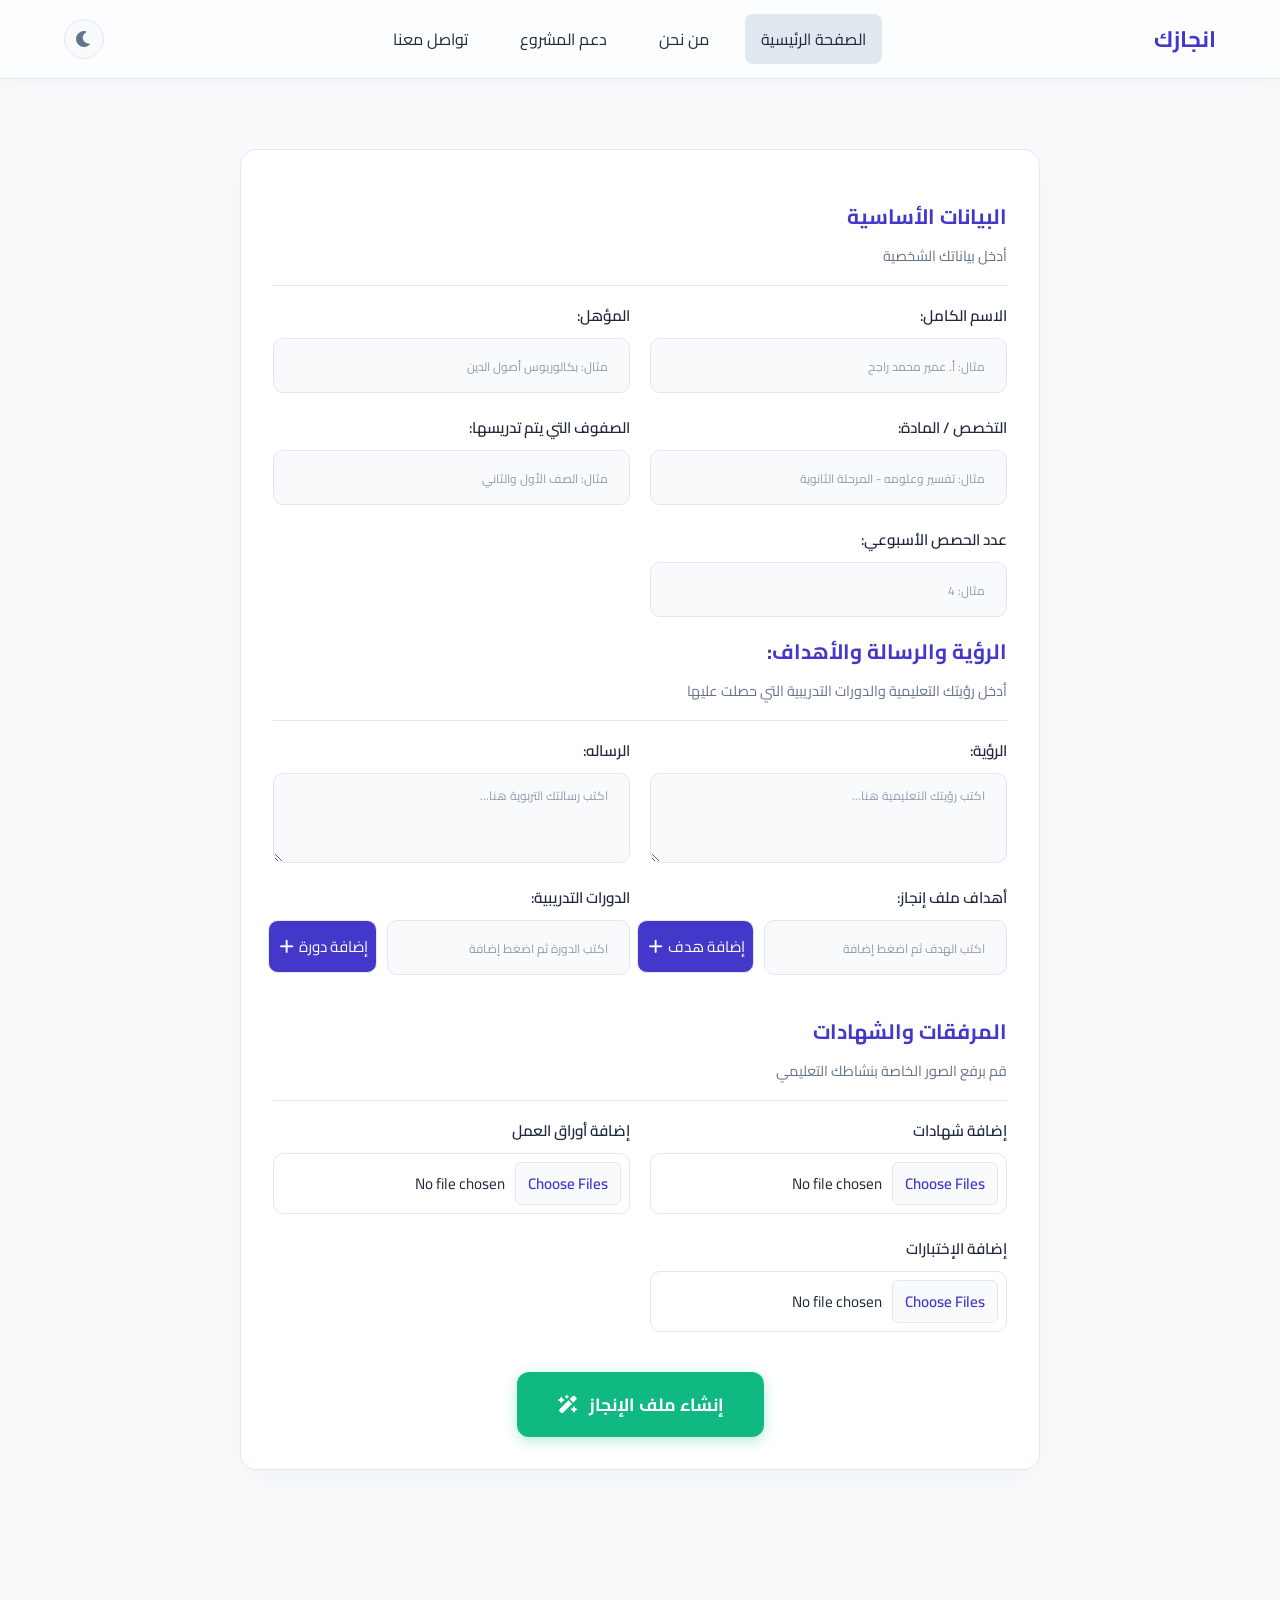
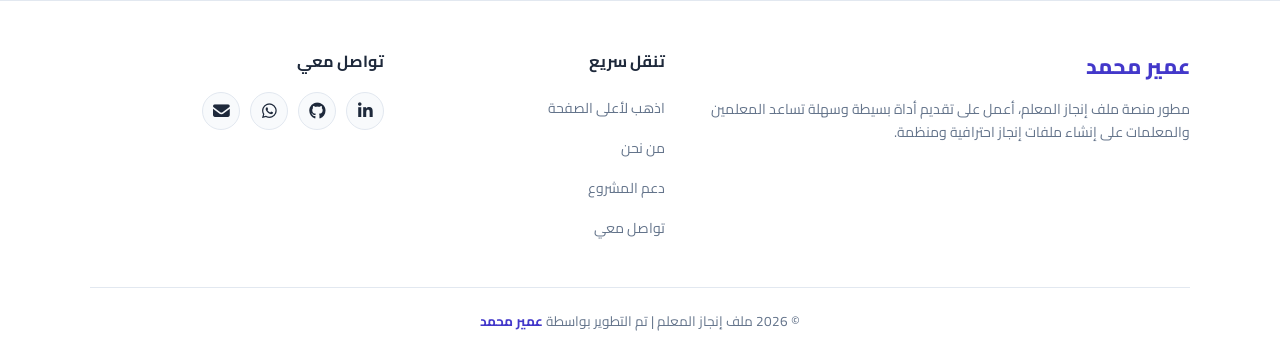
==== commit cbe58b2f: "Add files via upload" ====
--- a/index.html
+++ b/index.html
@@ -22,7 +22,9 @@
             </div>
             <ul>
                 <li><a class="active" href="index.html">الصفحة الرئيسية</a></li>
+                <li><a href="about.html">من نحن</a></li>
                 <li><a href="support.html">دعم المشروع</a></li>
+                <li><a href="contact.html">تواصل معنا</a></li>
             </ul>
              <div class="icons">
                 <div class="bars">
@@ -35,7 +37,7 @@
         </div>
     </nav>
 
-    <section class="form-section" id="top">
+    <section class="form-section">
         <div class="container">
                     <p class="errMessage"></p>
             <div class="form-header">
@@ -271,17 +273,17 @@
         <div class="footer-col brand-col">
             <h3 class="footer-logo">عمير محمد</h3>
             <p class="footer-desc">
-                مطور ومصمم منصة ملف إنجاز المعلم. أداة حديثة تهدف إلى مساعدة المعلمين والمعلمات في توثيق وإخراج ملفات إنجازهم بأسلوب احترافي وسريع.
+                مطور منصة ملف إنجاز المعلم، أعمل على تقديم أداة بسيطة وسهلة تساعد المعلمين والمعلمات على إنشاء ملفات إنجاز احترافية ومنظمة.
             </p>
         </div>
 
         <div class="footer-col links-col">
             <h4 class="footer-title">تنقل سريع</h4>
             <ul class="footer-links">
-                <li><a href="#top">اذهب لأعلى الصفحة</a></li>
-                <li><a href="#portfolioSection">معاينة الملف</a></li>
-                <li><a href="#goalsList">الأهداف والدورات</a></li>
-                <li><a href="#printableArea">منطقة الطباعة</a></li>
+                <li id="top"><a href="#">اذهب لأعلى الصفحة</a></li>
+                <li><a href="about.HTML">من نحن</a></li>
+                <li><a href="support.html">دعم المشروع</a></li>
+                <li><a href="contact.html">تواصل معي</a></li>
             </ul>
         </div>
 
@@ -306,7 +308,7 @@
     </div>
 
     <div class="footer-bottom">
-        <p>جميع الحقوق محفوظة © 2026 | تم التطوير بحب بواسطة <strong>عمير محمد</strong></p>
+        © 2026 ملف إنجاز المعلم | تم التطوير بواسطة <strong>عمير محمد</strong>
     </div>
 </footer>
 
--- a/css/style.css
+++ b/css/style.css
@@ -510,8 +510,10 @@
 }
 
 .paper-list {
-  list-style: none;
-  padding: 0;
+    list-style: none;
+    padding: 0;
+    display: grid;
+    grid-template-columns: repeat(3,1fr);
 }
 
 .paper-list li {
@@ -969,7 +971,221 @@
     width: 100%;
   }
 }
-@media (max-width: 500px) {
+
+.about-section {
+    padding: 60px 20px;
+    background-color: var(--bg);
+    transition: background-color 0.3s ease;
+}
+
+.about-header {
+    text-align: center;
+    max-width: 700px;
+    margin: 0 auto 40px auto;
+}
+
+.badge-tag {
+    background-color: rgba(99, 102, 241, 0.1);
+    color: var(--primary-light);
+    padding: 6px 14px;
+    border-radius: 20px;
+    font-size: 0.82rem;
+    font-weight: 700;
+    display: inline-block;
+    margin-bottom: 12px;
+}
+
+.about-header h2 {
+    font-size: 1.6rem;
+    color: var(--text);
+    margin-bottom: 12px;
+}
+
+.about-header p {
+    color: var(--text-light);
+    font-size: 0.95rem;
+    line-height: 1.6;
+}
+
+.features-grid {
+    display: grid;
+    grid-template-columns: repeat(auto-fit, minmax(250px, 1fr));
+    gap: 20px;
+    max-width: 1000px;
+    margin: 0 auto;
+}
+
+.feature-card {
+    background-color: var(--surface);
+    border: 1px solid var(--border);
+    border-radius: 12px;
+    padding: 24px;
+    text-align: center;
+    box-shadow: 0 2px 10px rgba(0, 0, 0, 0.02);
+    transition: transform 0.2s ease, border-color 0.2s ease;
+}
+
+.feature-card:hover {
+    transform: translateY(-4px);
+    border-color: var(--primary-light);
+}
+
+.feature-icon {
+    width: 48px;
+    height: 48px;
+    background-color: var(--bg);
+    color: var(--primary);
+    border-radius: 10px;
+    display: flex;
+    align-items: center;
+    justify-content: center;
+    font-size: 1.25rem;
+    margin: 0 auto 16px auto;
+}
+
+.feature-card h3 {
+    font-size: 1.1rem;
+    color: var(--text);
+    margin-bottom: 8px;
+}
+
+.feature-card p {
+    font-size: 0.88rem;
+    color: var(--text-light);
+    line-height: 1.5;
+}
+
+
+.contact-section {
+    padding: 60px 20px;
+    background-color: var(--surface);
+    border-top: 1px solid var(--border);
+}
+
+.contact-wrapper {
+    max-width: 1000px;
+    margin: 0 auto;
+    display: grid;
+    grid-template-columns: 1fr 1.3fr;
+    gap: 40px;
+    align-items: start;
+}
+
+.contact-info h3 {
+    font-size: 1.4rem;
+    color: var(--text);
+    margin-bottom: 10px;
+}
+
+.contact-info p {
+    color: var(--text-light);
+    font-size: 0.9rem;
+    margin-bottom: 25px;
+    line-height: 1.5;
+}
+
+.info-items {
+    display: flex;
+    flex-direction: column;
+    gap: 16px;
+}
+
+.info-item {
+    display: flex;
+    align-items: center;
+    gap: 14px;
+    background-color: var(--bg);
+    padding: 12px 16px;
+    border-radius: 8px;
+    border: 1px solid var(--border);
+}
+
+.info-item i {
+    font-size: 1.2rem;
+    color: var(--primary);
+}
+
+.info-item div {
+    display: flex;
+    flex-direction: column;
+    font-size: 0.88rem;
+}
+
+.info-item strong {
+    color: var(--text);
+}
+
+.info-item span ,.info-item a {
+    color: var(--text-light);
+    /* text-decoration: none; */
+    text-align: right;
+}
+
+.contact-form {
+    display: flex;
+    flex-direction: column;
+    gap: 16px;
+}
+
+.form-group {
+    display: flex;
+    flex-direction: column;
+    gap: 6px;
+}
+
+.form-group label {
+    font-size: 0.88rem;
+    font-weight: 600;
+    color: var(--text);
+}
+
+.form-group input,
+.form-group textarea {
+    padding: 10px 14px;
+    border: 1px solid var(--border);
+    border-radius: 8px;
+    background-color: var(--bg);
+    color: var(--text);
+    font-size: 0.9rem;
+    outline: none;
+    transition: border-color 0.2s ease;
+}
+
+.form-group input:focus,
+.form-group textarea:focus {
+    border-color: var(--primary);
+}
+
+.btn-submit {
+    background-color: var(--primary);
+    color: #ffffff;
+    border: none;
+    padding: 12px;
+    border-radius: 8px;
+    font-weight: 600;
+    cursor: pointer;
+    display: inline-flex;
+    align-items: center;
+    justify-content: center;
+    gap: 8px;
+    transition: background-color 0.2s ease;
+}
+
+.btn-submit:hover {
+    background-color: var(--primary-light);
+}
+.form-group input.err, .form-group textarea.err{
+  border-color: #b91010;
+
+}
+@media (max-width: 768px) {
+    .contact-wrapper {
+        grid-template-columns: 1fr;
+    }
+}
+
+
+@media (max-width: 568px) {
   .box input,
   .box textarea,
   .goalBox button {
@@ -996,8 +1212,12 @@
   nav .bars {
     display: flex;
   }
+  .form-section .container .form {
+    grid-template-columns: 1fr;
+  }
 }
 ul.open{
+  backdrop-filter: blur(30px);
     max-height: 800px;
     overflow: visible;
     opacity: 1;
